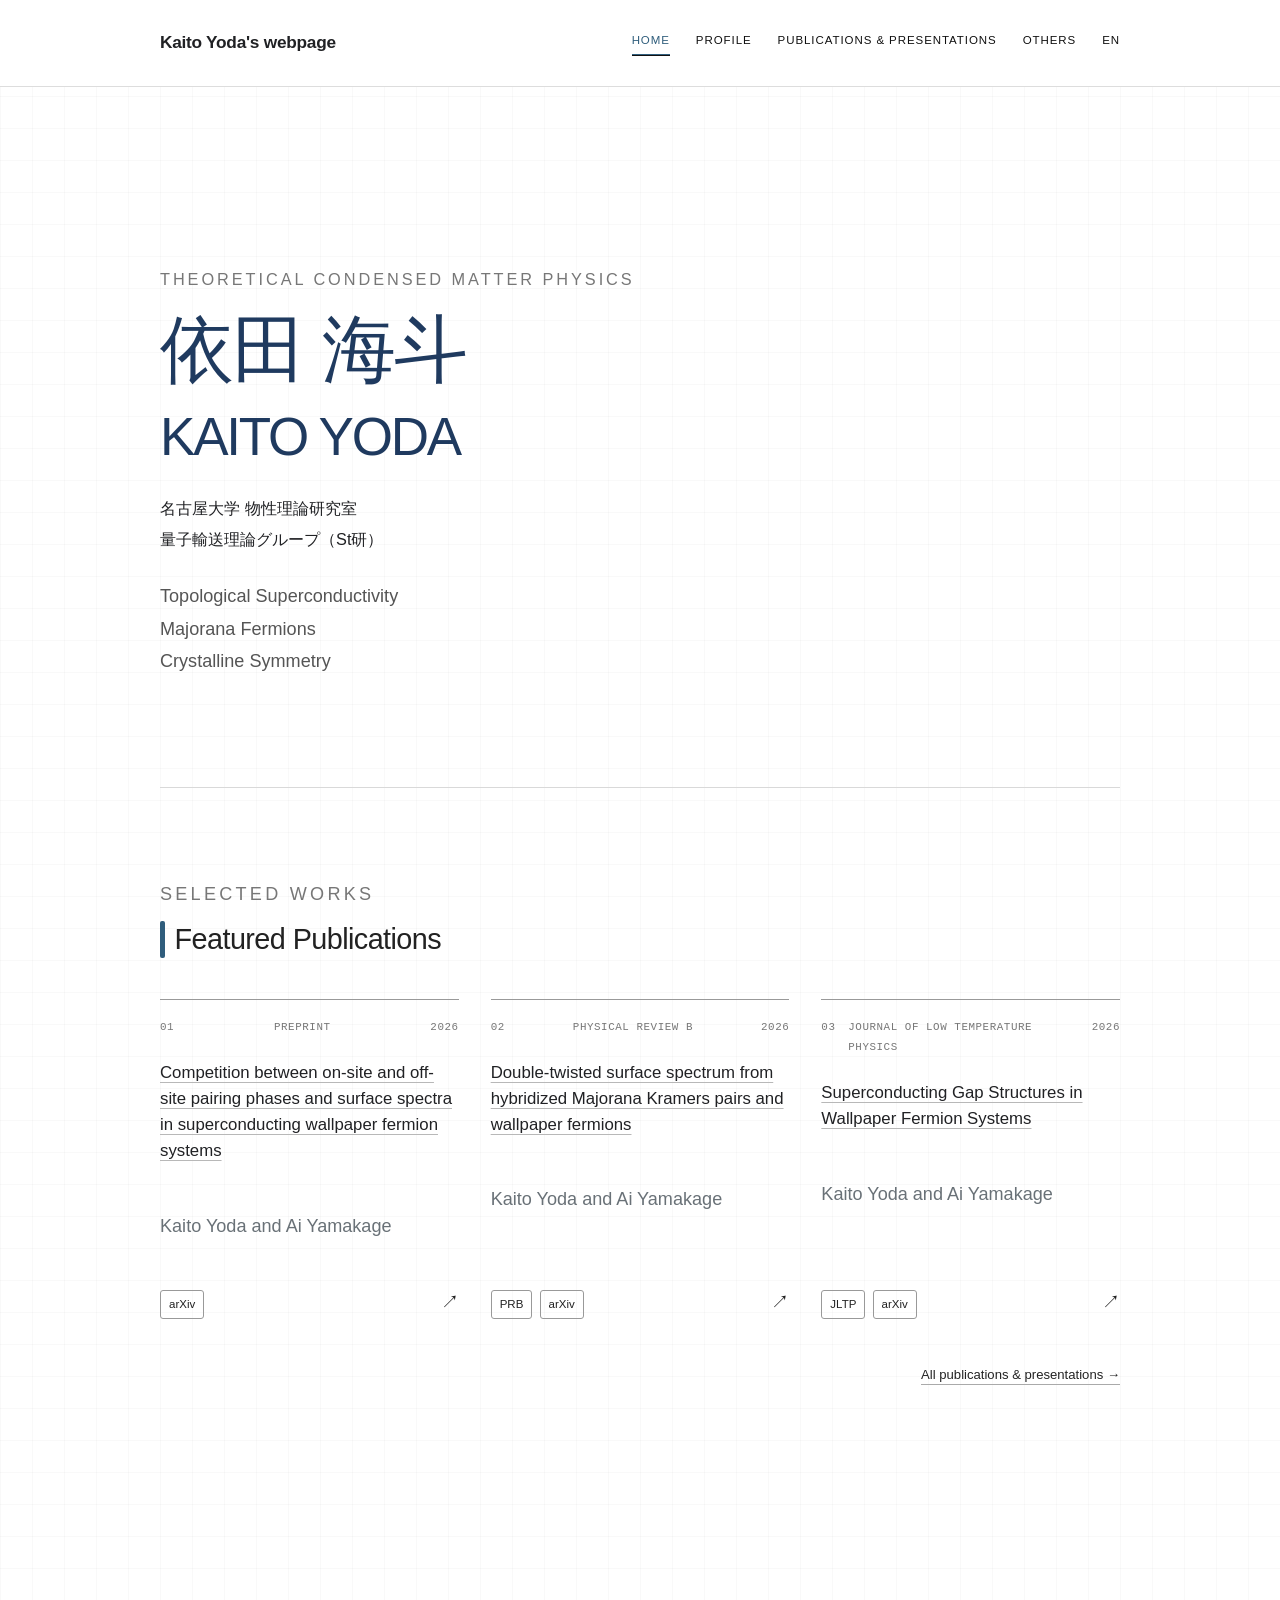
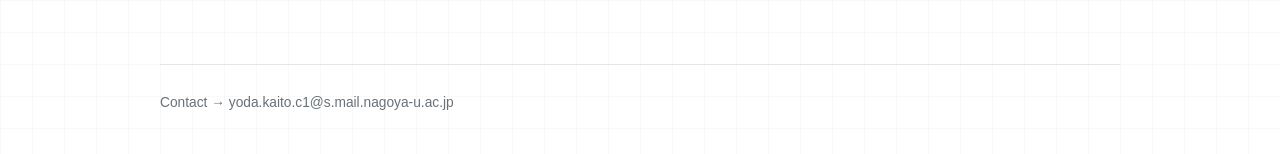
==== index.html @ 8d3122db "paper" ====
<!DOCTYPE html>
<html lang="ja">
<head>
  <meta charset="UTF-8">
  <meta name="viewport" content="width=device-width, initial-scale=1.0">
  <title>Home | Kaito Yoda's webpage</title>
  <link rel="stylesheet" href="./style.css">
</head>
<body>
<header>
  <div class="site-header">
    <div class="site-title"><a href="./index.html">Kaito Yoda's webpage</a></div>
    <nav>
      <a href="./index.html" class="active">HOME</a>
      <a href="./profile/">Profile</a>
      <a href="./publication-presentation/">Publications &amp; Presentations</a>
      <a href="./others/">Others</a>
      <a href="./en/profile/">En</a>
  </nav>
  </div>
</header>
<main class="home">

  <section class="hero">

    <div class="hero-text">

      <p class="eyebrow">THEORETICAL CONDENSED MATTER PHYSICS</p>

      <h1>
        依田 海斗<br>
        <span>Kaito Yoda</span>
      </h1>

      <p>
        名古屋大学 物性理論研究室<br>
        量子輸送理論グループ（St研）
      </p>

      <p class="research-keywords">
        Topological Superconductivity<br>
        Majorana Fermions<br>
        Crystalline Symmetry
      </p>

    </div>

    <div class="hero-art">
      <div class="orbit orbit-1"></div>
      <div class="orbit orbit-2"></div>
      <div class="dot"></div>
    </div>
</section>

    <section class="featured-section", id="featured-publications">

  <div class="featured-heading">
    <p class="eyebrow">SELECTED WORKS</p>
    <h2>Featured Publications</h2>
  </div>

  <div class="featured-grid">

    <!-- Paper 1 -->
    <article class="featured-paper">

      <div class="paper-meta">
        <span>01</span>
        <span>PREPRINT</span>
        <span>2026</span>
      </div>

      <h3>
        <a href="./publication-presentation/competition/">
        Competition between on-site and off-site pairing phases
        and surface spectra in superconducting wallpaper fermion systems
        </a>
      </h3>

      <p class="paper-authors">
        Kaito Yoda and Ai Yamakage
      </p>

      <div class="paper-footer">
        <div class="paper-links">
          <a href="https://arxiv.org/abs/2608.29691"
            target="_blank"
            rel="noopener noreferrer">
            arXiv
          </a>
        </div>

        <a class="paper-arrow"
          href="https://arxiv.org/abs/2608.29691"
          target="_blank"
          rel="noopener noreferrer">↗</a>
      </div>

    </article>


    <!-- Paper 2 -->
    <article class="featured-paper">

      <div class="paper-meta">
        <span>02</span>
        <span>PHYSICAL REVIEW B</span>
        <span>2026</span>
      </div>

      <h3>
        <a href="./publication-presentation/double-twisted/">
        Double-twisted surface spectrum from hybridized
        Majorana Kramers pairs and wallpaper fermions
        </a>
      </h3>

      <p class="paper-authors">
        Kaito Yoda and Ai Yamakage
      </p>

      <div class="paper-footer">
        <div class="paper-links">

          <a href="https://doi.org/10.1103/vnfd-ngb3"
            target="_blank"
            rel="noopener noreferrer">
            PRB
          </a>

          <a href="https://arxiv.org/abs/2603.11637"
            target="_blank"
            rel="noopener noreferrer">
            arXiv
          </a>

        </div>

        <a class="paper-arrow"
          href="https://doi.org/10.1103/vnfd-ngb3"
          target="_blank"
          rel="noopener noreferrer">↗</a>
      </div>

    </article>


    <!-- Paper 3 -->
    <article class="featured-paper">

      <div class="paper-meta">
        <span>03</span>
        <span>JOURNAL OF LOW TEMPERATURE PHYSICS</span>
        <span>2026</span>
      </div>

      <h3>
        <a href="./publication-presentation/SC_gap/">
        Superconducting Gap Structures in Wallpaper Fermion Systems
        </a>
      </h3>

      <p class="paper-authors">
        Kaito Yoda and Ai Yamakage
      </p>

      <div class="paper-footer">
        <div class="paper-links">

          <a href="https://doi.org/10.1007/s10909-025-03373-z"
            target="_blank"
            rel="noopener noreferrer">
            JLTP
          </a>

          <a href="https://arxiv.org/abs/2509.25823"
            target="_blank"
            rel="noopener noreferrer">
            arXiv
          </a>

        </div>

        <a class="paper-arrow"
          href="https://doi.org/10.1007/s10909-025-03373-z"
          target="_blank"
          rel="noopener noreferrer">↗</a>
      </div>

    </article>

  </div>

  <div class="all-publications">
    <a href="./publication-presentation/">
      All publications &amp; presentations →
    </a>
  </div>

  </section>

</main>
<footer>
  Contact → yoda.kaito.c1@s.mail.nagoya-u.ac.jp
</footer>
<script src="./script.js"></script>
</body>
</html>
---- style.css ----
/* ---------- Base ---------- */
:root {
  --text: #202124;
  --muted: #697177;
  --line: #e5e5e5;
  --line-dark: #b8b8b8;
  --background: #fafbfc;
  --accent: #315f7d;
  --accent-light: #eaf1f5;
}
* { box-sizing: border-box; }
html { scroll-behavior: smooth; }
body {
  min-height: 100vh;
  margin: 0;
  display: flex;
  flex-direction: column;
  font-family: -apple-system, BlinkMacSystemFont, "Helvetica Neue", Arial,
               "Noto Sans JP", sans-serif;
  font-size: 16px;
  line-height: 1.85;
  color: var(--text);
  background: #fbfbfa;
  -webkit-font-smoothing: antialiased;
}
a {
  color: inherit;
  text-decoration-line: underline;
  text-decoration-color: var(--line-dark);
  text-decoration-thickness: 1px;
  text-underline-offset: 0.22em;
  transition: text-decoration-color 0.15s ease, opacity 0.15s ease;
}
a:hover { text-decoration-color: var(--text); }
header {
  position: sticky;
  top: 0;
  z-index: 100;

  background: rgba(255, 255, 255, 0.92);
  backdrop-filter: blur(8px);

  border-bottom: 1px solid #ddd;
}
.site-header, main, footer {
  width: min(100% - 48px, 960px);
  margin-left: auto;
  margin-right: auto;
}
.site-header {
  min-height: 86px;
  display: flex;
  align-items: center;
  justify-content: space-between;
  gap: 36px;
}
.site-title {
  flex: 0 0 auto;
  font-size: 1.08rem;
  font-weight: 650;
  letter-spacing: -0.015em;
}
.site-title a, nav a { text-decoration: none; }
nav {
  display: flex;
  align-items: center;
  justify-content: flex-end;
  flex-wrap: wrap;
  gap: 8px 26px;
  font-size: 0.9rem;
}
nav a {
  position: relative;
  color: #222;
  text-decoration: none;
  padding-bottom: 4px;
  font-size: 0.72rem;
  letter-spacing: 0.08em;
  text-transform: uppercase;
}

nav a::after {
  content: "";
  position: absolute;
  left: 0;
  bottom: 0;

  width: 100%;
  height: 1px;
  background: #222;

  transform: scaleX(0);
  transform-origin: left;
  transition: transform 0.25s ease;
}

nav a:hover::after,
nav a.active::after {
  transform: scaleX(1);
}
main {
  flex: 1;
  padding-top: 64px;
  padding-bottom: 96px;
}
h1, h2 {
  line-height: 1.35;
  color: #222;
}
h1 {
  margin: 0 0 2.5rem;
  font-size: clamp(2rem, 4vw, 2.55rem);
  font-weight: 620;
  letter-spacing: -0.035em;
}
h2 {
  margin: 3.4rem 0 1.15rem;
  padding-top: 1.55rem;
  border-top: 1px solid var(--line);
  font-size: 1.22rem;
  font-weight: 620;
  letter-spacing: -0.01em;
  display: flex;
  align-items: center;
  gap: 0.6rem;
}
h2::before {
  content: "";
  width: 5px;
  height: 1.3em;
  background-color: #2f5d7c;
  border-radius: 2px;
}
main > h1 + h2 {
  margin-top: 0;
  padding-top: 0;
  border-top: 0;
}
p { margin: 0 0 1rem; }
ul, ol {
  margin: 1rem 0 1.5rem;
  padding-left: 1.55rem;
}
li {
  margin-bottom: 0.72rem;
  padding-left: 0.18rem;
}
li::marker { color: var(--muted); }
hr {
  margin: 3rem 0;
  border: 0;
  border-top: 1px solid var(--line);
}
.small, .lang { color: var(--muted); }
.photo-note {
  margin-top: 3rem;
  padding-top: 1.5rem;
  border-top: 1px solid var(--line);
}
main.home {
  padding-top: clamp(82px, 12vw, 132px);
  padding-bottom: clamp(120px, 16vw, 180px);
}
.home h1 {
  margin-bottom: 1.35rem;
  font-size: 0.78rem;
  font-weight: 600;
  letter-spacing: 0.17em;
  text-transform: uppercase;
  color: var(--muted);
}
.home h2 {
  max-width: 820px;
  margin: 0 0 2rem;
  padding: 0;
  border: 0;
  font-size: clamp(2.35rem, 6vw, 4rem);
  font-weight: 620;
  letter-spacing: -0.055em;
}
.home p {
  max-width: 760px;
  font-size: 1.02rem;
}
.home p:last-of-type {
  margin-top: 1.65rem;
  font-size: 1.13rem;
}
footer {
  padding-top: 25px;
  padding-bottom: 38px;
  border-top: 1px solid var(--line);
  color: var(--muted);
  font-size: 0.86rem;
}
@media (max-width: 760px) {
  .site-header, main, footer { width: min(100% - 36px, 960px); }
  .site-header {
    min-height: 0;
    padding: 22px 0 18px;
    display: block;
  }
  .site-title { margin-bottom: 12px; }
  nav {
    justify-content: flex-start;
    gap: 4px 20px;
    font-size: 0.88rem;
  }
  main {
    padding-top: 46px;
    padding-bottom: 72px;
  }
  h1 { margin-bottom: 2rem; }
  h2 { margin-top: 2.8rem; }
  main.home {
    padding-top: 70px;
    padding-bottom: 110px;
  }
}

nav a {
  color: #111;
  text-decoration: none;
  padding-bottom: 4px;
}

nav a.active {
  border-bottom: 1px solid #111;
}

nav a:hover {
  border-bottom: 1px solid #aaa;
}

.profile-links {
  display: flex;
  flex-wrap: wrap;
  gap: 0.7rem;
  margin: 1.2rem 0;
}

.profile-links a {
  display: inline-flex;
  align-items: center;
  gap: 0.45rem;

  padding: 0.4rem 0.8rem;

  border: 1px solid #bbb;
  border-radius: 6px;

  color: #111;
  text-decoration: none;

  font-size: 0.9rem;

  transition:
    transform 0.2s ease,
    border-color 0.2s ease,
    box-shadow 0.2s ease;
}

.profile-links a:hover {
  transform: translateY(-2px);
  border-color: #222;
  box-shadow: 0 3px 10px rgba(0, 0, 0, 0.07);
  background-color: #f7f7f7;
}

.profile-links i {
  font-size: 1rem;
}

nav a.active {
  color: var(--accent);
}

nav a.active::after {
  background: var(--accent);
}

a:hover {
  color: var(--accent);
}

main {
  animation: fadeUp 0.5s ease-out;
}

@keyframes fadeUp {
  from {
    opacity: 0;
    transform: translateY(8px);
  }

  to {
    opacity: 1;
    transform: translateY(0);
  }
}

@media (prefers-reduced-motion: reduce) {
  main {
    animation: none;
  }
}

.profile-links a,
.paper-link {
  transition:
    transform 0.2s ease,
    box-shadow 0.2s ease;
}

.profile-links a:hover,
.paper-link:hover {
  transform: translateY(-2px);
  box-shadow: 0 4px 12px rgba(0, 0, 0, 0.07);
}

body {
  background-color: #fff;

  background-image:
    linear-gradient(rgba(0, 0, 0, 0.025) 1px, transparent 1px),
    linear-gradient(90deg, rgba(0, 0, 0, 0.025) 1px, transparent 1px);

  background-size: 32px 32px;
}

.hero {
  min-height: 520px;

  display: grid;
  grid-template-columns: 1.3fr 1fr;
  align-items: center;

  gap: 4rem;
}

.hero h1 {
  font-size: clamp(2.8rem, 6vw, 4.6rem);
  font-weight: 500;
  line-height: 1.08;
  letter-spacing: -0.03em;
  margin: 0.6rem 0 1.5rem;
  color: #1f3a5f;
}

.hero h1 span {
  font-size: 0.72em;
  font-weight: 400;
  color: #1f3a5f;
}

.eyebrow {
  font-size: 0.72rem;
  letter-spacing: 0.18em;
  color: #777;
}

.research-keywords {
  margin-top: 2rem;
  font-size: 0.9rem;
  line-height: 1.8;
  color: #555;
}

/* =========================
   Featured Publications
   ========================= */

.featured-section {
  margin-top: 3rem;
  padding-top: 4rem;
  padding-bottom: 6rem;
  border-top: 1px solid #d9d9d9;
}

.featured-heading {
  margin-bottom: 2.5rem;
}

.featured-heading .eyebrow {
  margin-bottom: 0.5rem;
}

.featured-heading h2 {
  margin: 0;
  font-size: 1.8rem;
  font-weight: 500;
  letter-spacing: -0.02em;
}


/* 3 columns */

.featured-grid {
  display: grid;
  grid-template-columns: repeat(3, 1fr);
  gap: 2rem;
}


/* individual paper */

.featured-paper {
  position: relative;

  display: flex;
  flex-direction: column;

  min-height: 320px;

  padding-top: 1.1rem;

  border-top: 1px solid #999;

  transition:
    transform 0.25s ease,
    border-color 0.25s ease;
}

.featured-paper:hover {
  transform: translateY(-4px);
  border-color: #111;
}


/* small metadata line */

.paper-meta {
  display: flex;
  justify-content: space-between;
  gap: 0.8rem;

  margin-bottom: 1.4rem;

  font-family: monospace;
  font-size: 0.68rem;
  letter-spacing: 0.05em;

  color: #777;
}


/* paper title */

.featured-paper h3 {
  margin: 0 0 1.2rem;

  font-size: 1.05rem;
  font-weight: 500;
  line-height: 1.55;
}


/* authors */

.paper-authors {
  margin: 0;

  font-size: 0.85rem;
  color: #666;
}


/* bottom area */

.paper-footer {
  display: flex;
  justify-content: space-between;
  align-items: flex-end;

  margin-top: auto;
  padding-top: 2rem;
}


/* arXiv / PRB badges */

.paper-links {
  display: flex;
  gap: 0.45rem;
}

.paper-links a {
  padding: 0.18rem 0.5rem;

  border: 1px solid #999;
  border-radius: 3px;

  color: #222;
  text-decoration: none;

  font-size: 0.72rem;

  transition:
    background-color 0.2s ease,
    border-color 0.2s ease;
}

.paper-links a:hover {
  background: #111;
  border-color: #111;
  color: #fff;
}


/* arrow */

.paper-arrow {
  display: inline-block;

  color: #222;
  text-decoration: none;

  font-size: 1.1rem;

  transition: transform 0.2s ease;
}

.featured-paper:hover .paper-arrow {
  transform: translate(3px, -3px);
}


/* all publications */

.all-publications {
  margin-top: 2.5rem;
  text-align: right;
}

.all-publications a {
  color: #222;
  text-decoration: none;

  font-size: 0.82rem;

  border-bottom: 1px solid #aaa;
  padding-bottom: 2px;
}

.all-publications a:hover {
  border-color: #111;
}


/* smartphone */

@media (max-width: 800px) {

  .featured-grid {
    grid-template-columns: 1fr;
    gap: 2.5rem;
  }

  .featured-paper {
    min-height: auto;
  }

  .paper-footer {
    margin-top: 2rem;
  }

}

/* ==================================
   Paper Detail Page
   ================================== */


main.paper-page {
  width: min(100% - 48px, 960px);

  margin-left: auto;
  margin-right: auto;

  padding-top: 64px;
  padding-bottom: 96px;
}


/* -------------------------
   Back link
   ------------------------- */

.back-link {
  display: inline-block;

  margin-bottom: 3rem;

  color: var(--muted);
  text-decoration: none;

  font-size: 0.75rem;
  letter-spacing: 0.05em;

  transition:
    color 0.2s ease,
    transform 0.2s ease;
}

.back-link:hover {
  color: var(--accent);
  transform: translateX(-3px);
}


/* -------------------------
   Paper hero
   ------------------------- */

.paper-hero {
  padding: 3rem;

  background: rgba(255, 255, 255, 0.88);

  border: 1px solid var(--line);
  border-radius: 8px;

  box-shadow:
    0 12px 36px rgba(0, 0, 0, 0.035);

  margin-bottom: 4rem;
}


.paper-hero-meta {
  display: flex;
  justify-content: space-between;
  align-items: flex-start;

  margin-bottom: 2rem;

  font-family: monospace;
  font-size: 0.7rem;
  letter-spacing: 0.08em;
}


.paper-hero-meta > div {
  display: flex;
  flex-direction: column;
  gap: 0.2rem;
}


.paper-category {
  color: var(--accent);
  font-weight: 600;
}


.paper-journal,
.paper-year {
  color: var(--muted);
}


/* title */

.paper-hero h1 {
  max-width: 820px;

  margin: 0;

  font-size: clamp(2rem, 4.5vw, 3.5rem);
  font-weight: 500;

  line-height: 1.17;
  letter-spacing: -0.035em;

  color: #1f3a5f;
}


/* authors */

.paper-authors {
  margin-top: 2rem;
  margin-bottom: 0;

  font-size: 0.95rem;
  color: var(--muted);
}


.paper-authors span {
  padding: 0 0.35rem;
  color: var(--line-dark);
}


/* buttons */

.paper-buttons {
  display: flex;
  flex-wrap: wrap;
  gap: 0.6rem;

  margin-top: 2rem;
}


.paper-buttons a {
  display: inline-flex;
  align-items: center;
  gap: 0.45rem;

  padding: 0.35rem 0.7rem;

  border: 1px solid var(--line-dark);
  border-radius: 4px;

  color: var(--text);
  text-decoration: none;

  font-size: 0.76rem;

  transition:
    color 0.2s ease,
    background-color 0.2s ease,
    border-color 0.2s ease,
    transform 0.2s ease;
}


.paper-buttons a:hover {
  color: #fff;

  background: var(--accent);
  border-color: var(--accent);

  transform: translateY(-2px);
}


.paper-buttons a span {
  transition: transform 0.2s ease;
}


.paper-buttons a:hover span {
  transform: translate(2px, -2px);
}


/* -------------------------
   Sections
   ------------------------- */

.paper-section {
  display: grid;

  grid-template-columns: 165px 1fr;
  gap: 3rem;

  padding: 3.2rem 0;

  border-top: 1px solid var(--line);
}


/* heading */

.paper-section-heading {
  display: flex;
  align-items: baseline;

  gap: 0.7rem;
}


.section-number {
  font-family: monospace;

  font-size: 0.65rem;
  color: var(--accent);
}


/*
  共通の h2 の縦線や上線を
  paper page 内だけ解除
*/

.paper-section-heading h2 {
  display: block;

  margin: 0;
  padding: 0;

  border: 0;

  font-size: 1rem;
  font-weight: 600;

  letter-spacing: 0.02em;
}


.paper-section-heading h2::before {
  display: none;
}


/* -------------------------
   Abstract
   ------------------------- */

.paper-abstract p {
  margin: 0;

  font-size: 1rem;
  line-height: 2;
}


/* -------------------------
   Publication information
   ------------------------- */

.publication-info {
  margin: 0;
}


.publication-info > div {
  display: grid;

  grid-template-columns: 120px 1fr;

  padding: 0.65rem 0;

  border-bottom: 1px solid var(--line);
}


.publication-info > div:first-child {
  padding-top: 0;
}


.publication-info dt {
  font-size: 0.76rem;
  color: var(--muted);
}


.publication-info dd {
  margin: 0;

  font-size: 0.88rem;
}


/* -------------------------
   Keywords
   ------------------------- */

.paper-tags {
  display: flex;
  flex-wrap: wrap;

  gap: 0.55rem;
}


.paper-tags span {
  padding: 0.28rem 0.65rem;

  border: 1px solid var(--line-dark);
  border-radius: 999px;

  background: rgba(255, 255, 255, 0.55);

  font-size: 0.72rem;
}


/* -------------------------
   Bottom navigation
   ------------------------- */

.paper-bottom-nav {
  display: flex;
  justify-content: space-between;

  gap: 2rem;

  margin-top: 3rem;
  padding-top: 2rem;

  border-top: 1px solid var(--line);
}


.paper-bottom-nav a {
  color: var(--muted);

  text-decoration: none;

  font-size: 0.78rem;

  transition:
    color 0.2s ease,
    transform 0.2s ease;
}


.paper-bottom-nav a:hover {
  color: var(--accent);
}


.paper-bottom-nav a:first-child:hover {
  transform: translateX(-3px);
}


.paper-bottom-nav a:last-child:hover {
  transform: translateX(3px);
}


/* -------------------------
   Mobile
   ------------------------- */

@media (max-width: 760px) {

  main.paper-page {
    width: min(100% - 36px, 960px);

    padding-top: 46px;
    padding-bottom: 72px;
  }


  .paper-hero {
    padding: 2rem 1.5rem;
    margin-bottom: 3rem;
  }


  .paper-hero h1 {
    font-size: clamp(1.8rem, 8vw, 2.5rem);
  }


  .paper-section {
    grid-template-columns: 1fr;

    gap: 1.4rem;

    padding: 2.5rem 0;
  }


  .publication-info > div {
    grid-template-columns: 90px 1fr;
  }


  .paper-bottom-nav {
    flex-direction: column;
  }

}
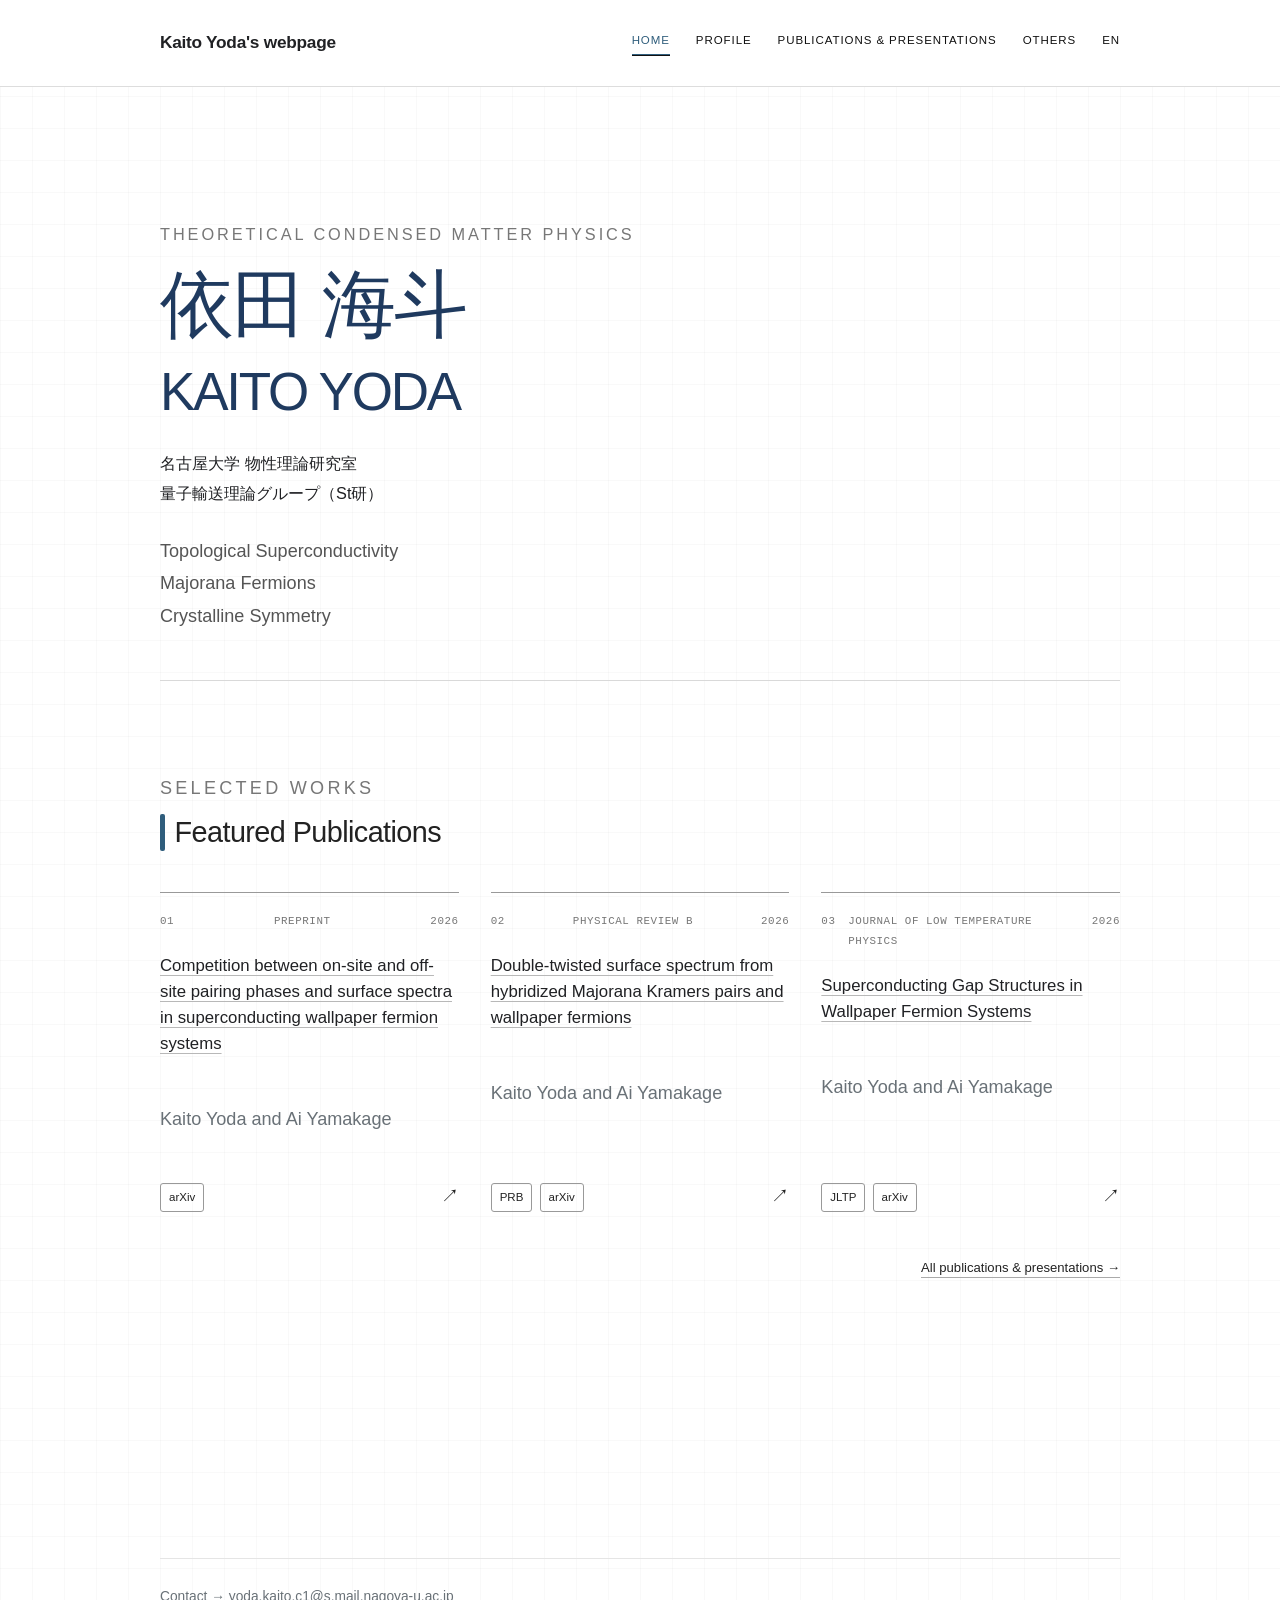
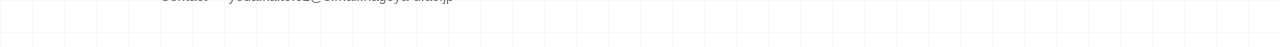
==== commit e03f9ac5: "Update index.html" ====
--- a/index.html
+++ b/index.html
@@ -44,12 +44,6 @@
       </p>
 
     </div>
-
-    <div class="hero-art">
-      <div class="orbit orbit-1"></div>
-      <div class="orbit orbit-2"></div>
-      <div class="dot"></div>
-    </div>
 </section>
 
     <section class="featured-section", id="featured-publications">
--- a/style.css
+++ b/style.css
@@ -329,13 +329,7 @@
 }
 
 .hero {
-  min-height: 520px;
-
-  display: grid;
-  grid-template-columns: 1.3fr 1fr;
-  align-items: center;
-
-  gap: 4rem;
+  display: block;
 }
 
 .hero h1 {
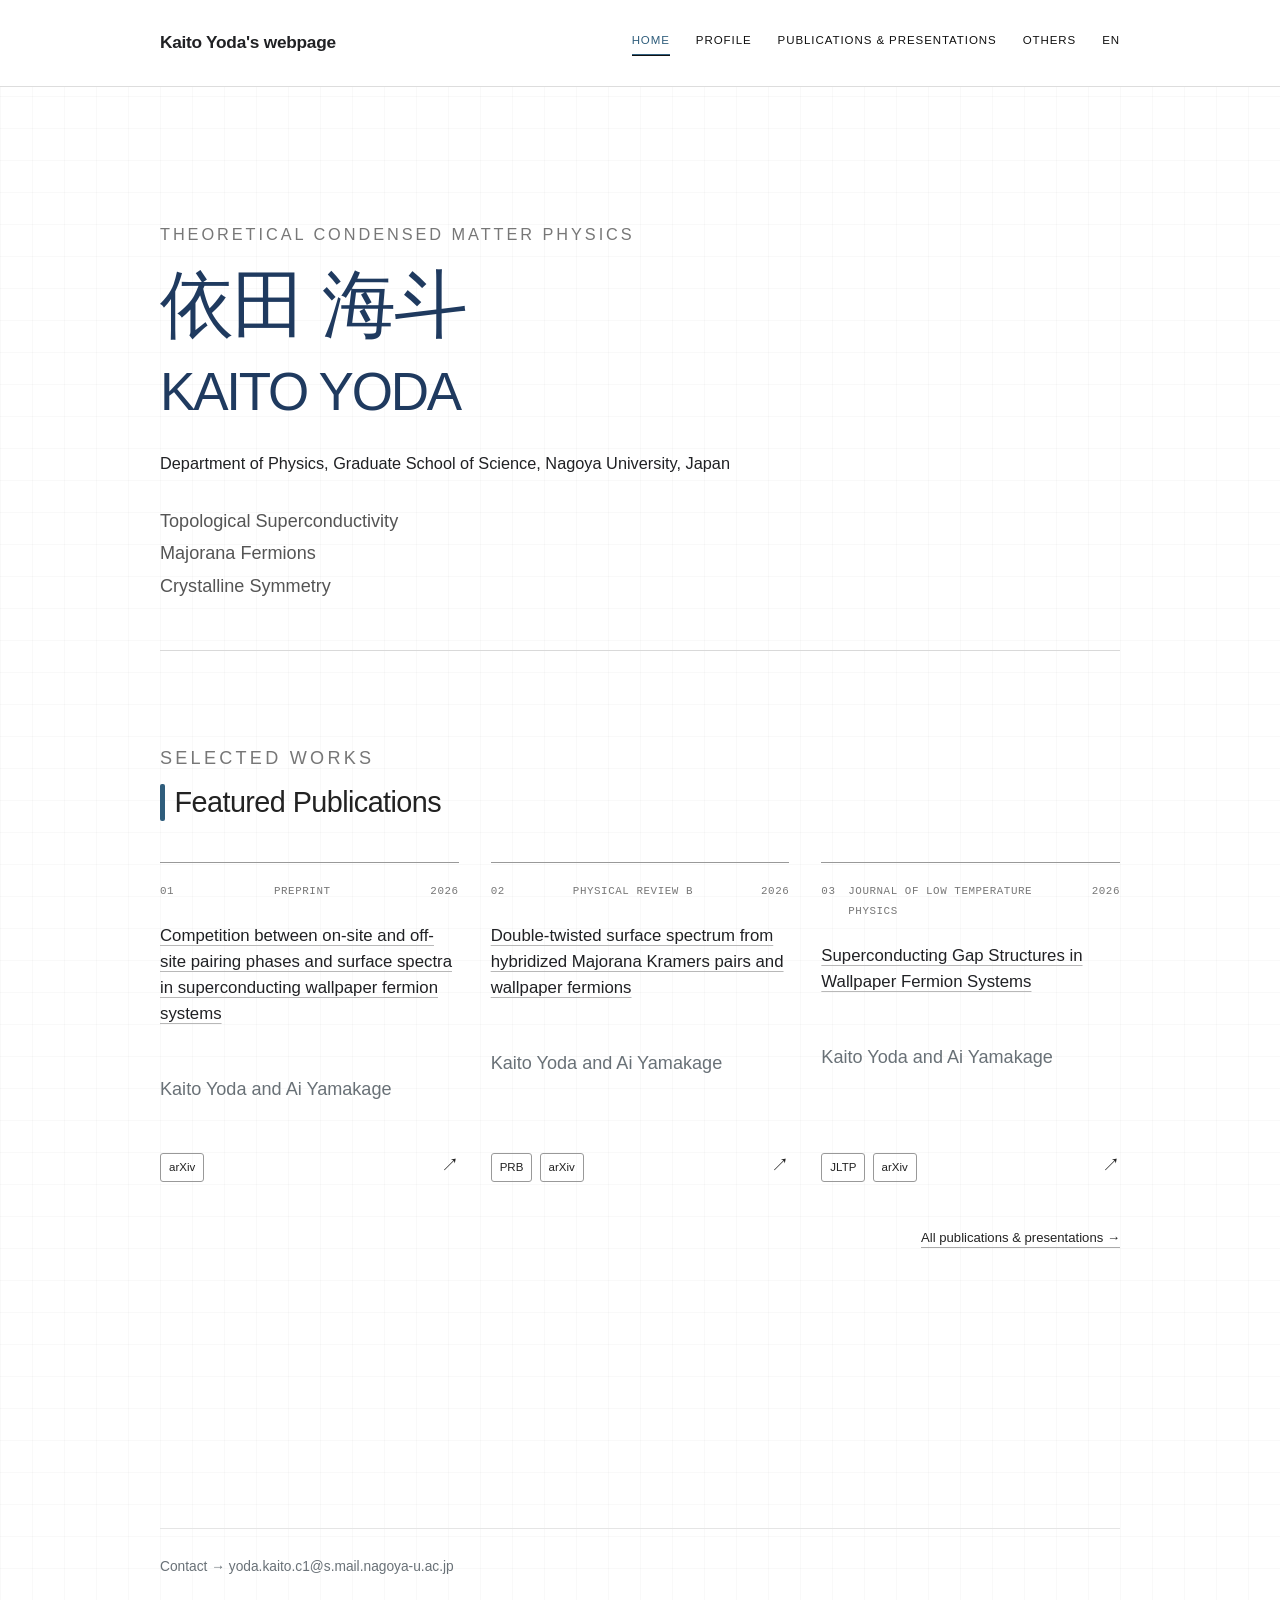
==== commit 34c80e52: "Update index.html" ====
--- a/index.html
+++ b/index.html
@@ -33,8 +33,7 @@
       </h1>
 
       <p>
-        名古屋大学 物性理論研究室<br>
-        量子輸送理論グループ（St研）
+        Department of Physics, Graduate School of Science, Nagoya University, Japan
       </p>
 
       <p class="research-keywords">
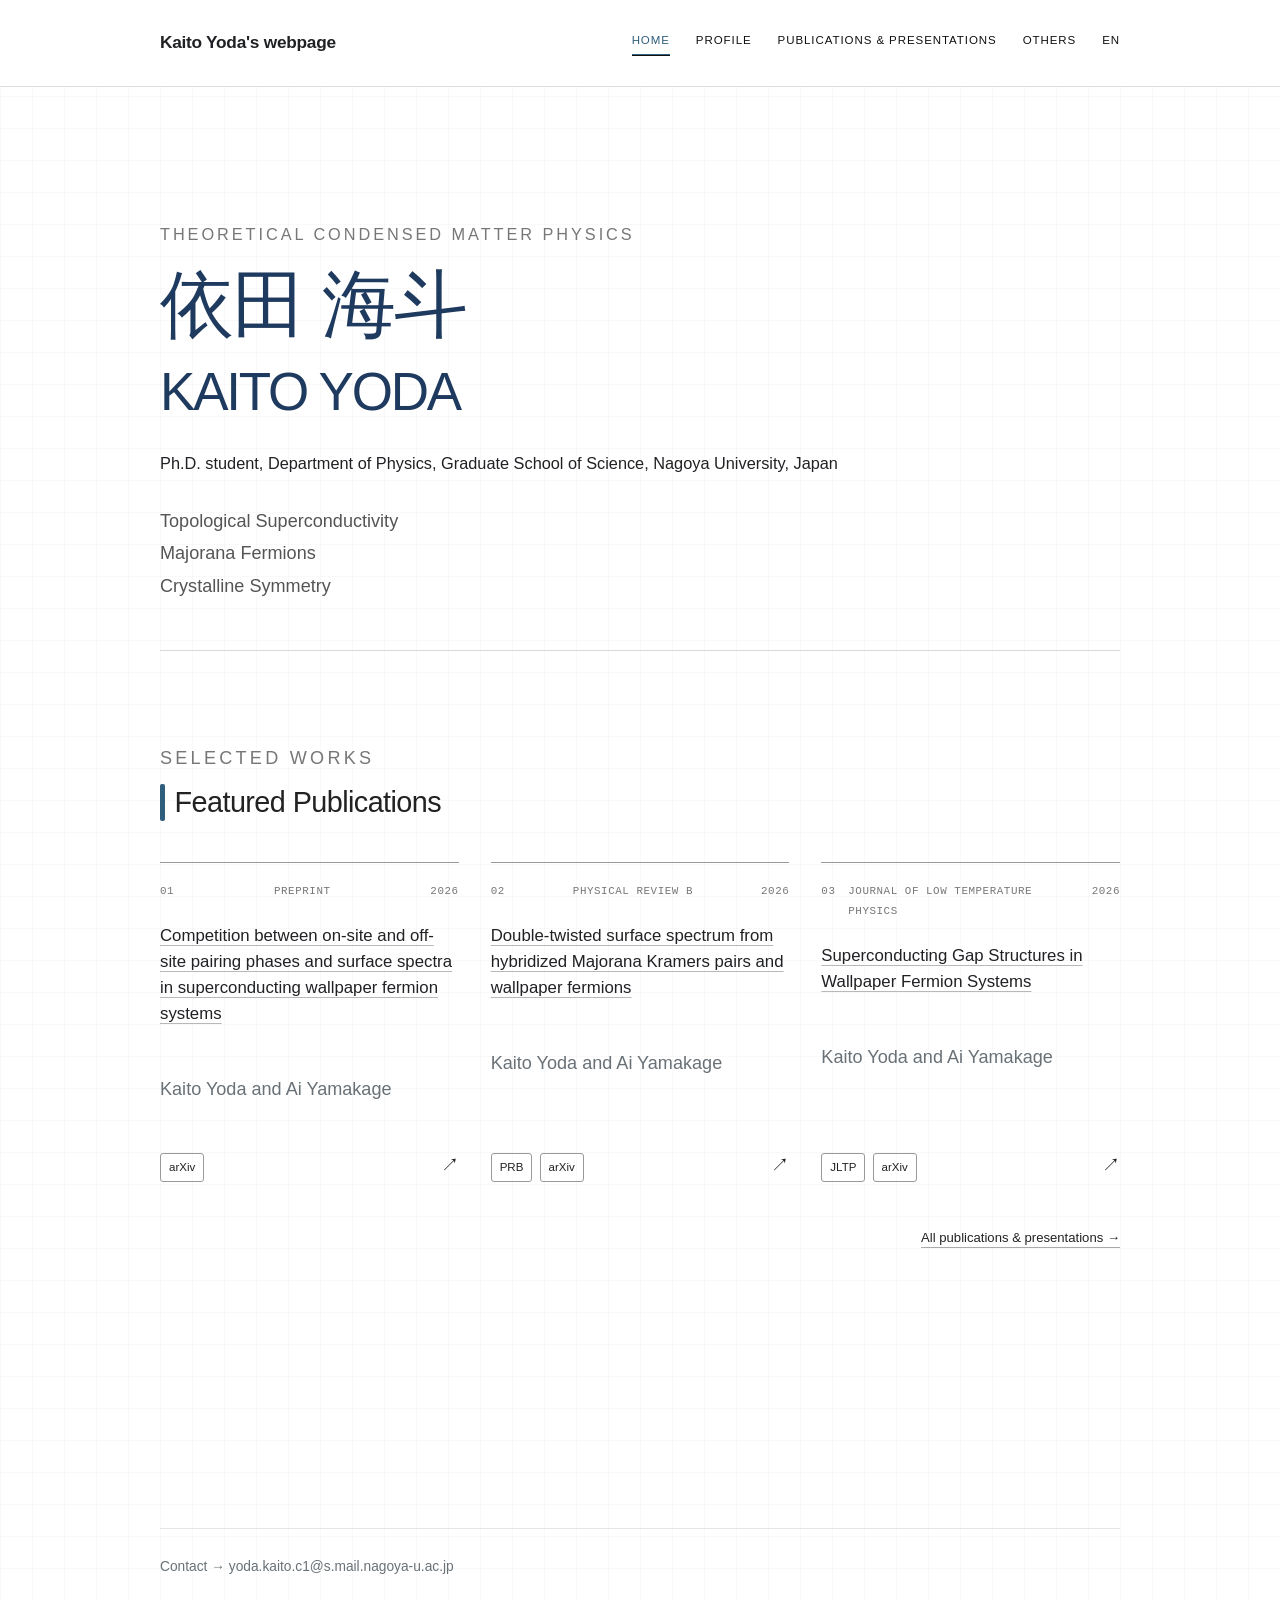
==== commit 6433b349: "Update index.html" ====
--- a/index.html
+++ b/index.html
@@ -33,7 +33,7 @@
       </h1>
 
       <p>
-        Department of Physics, Graduate School of Science, Nagoya University, Japan
+        Ph.D. student, Department of Physics, Graduate School of Science, Nagoya University, Japan
       </p>
 
       <p class="research-keywords">
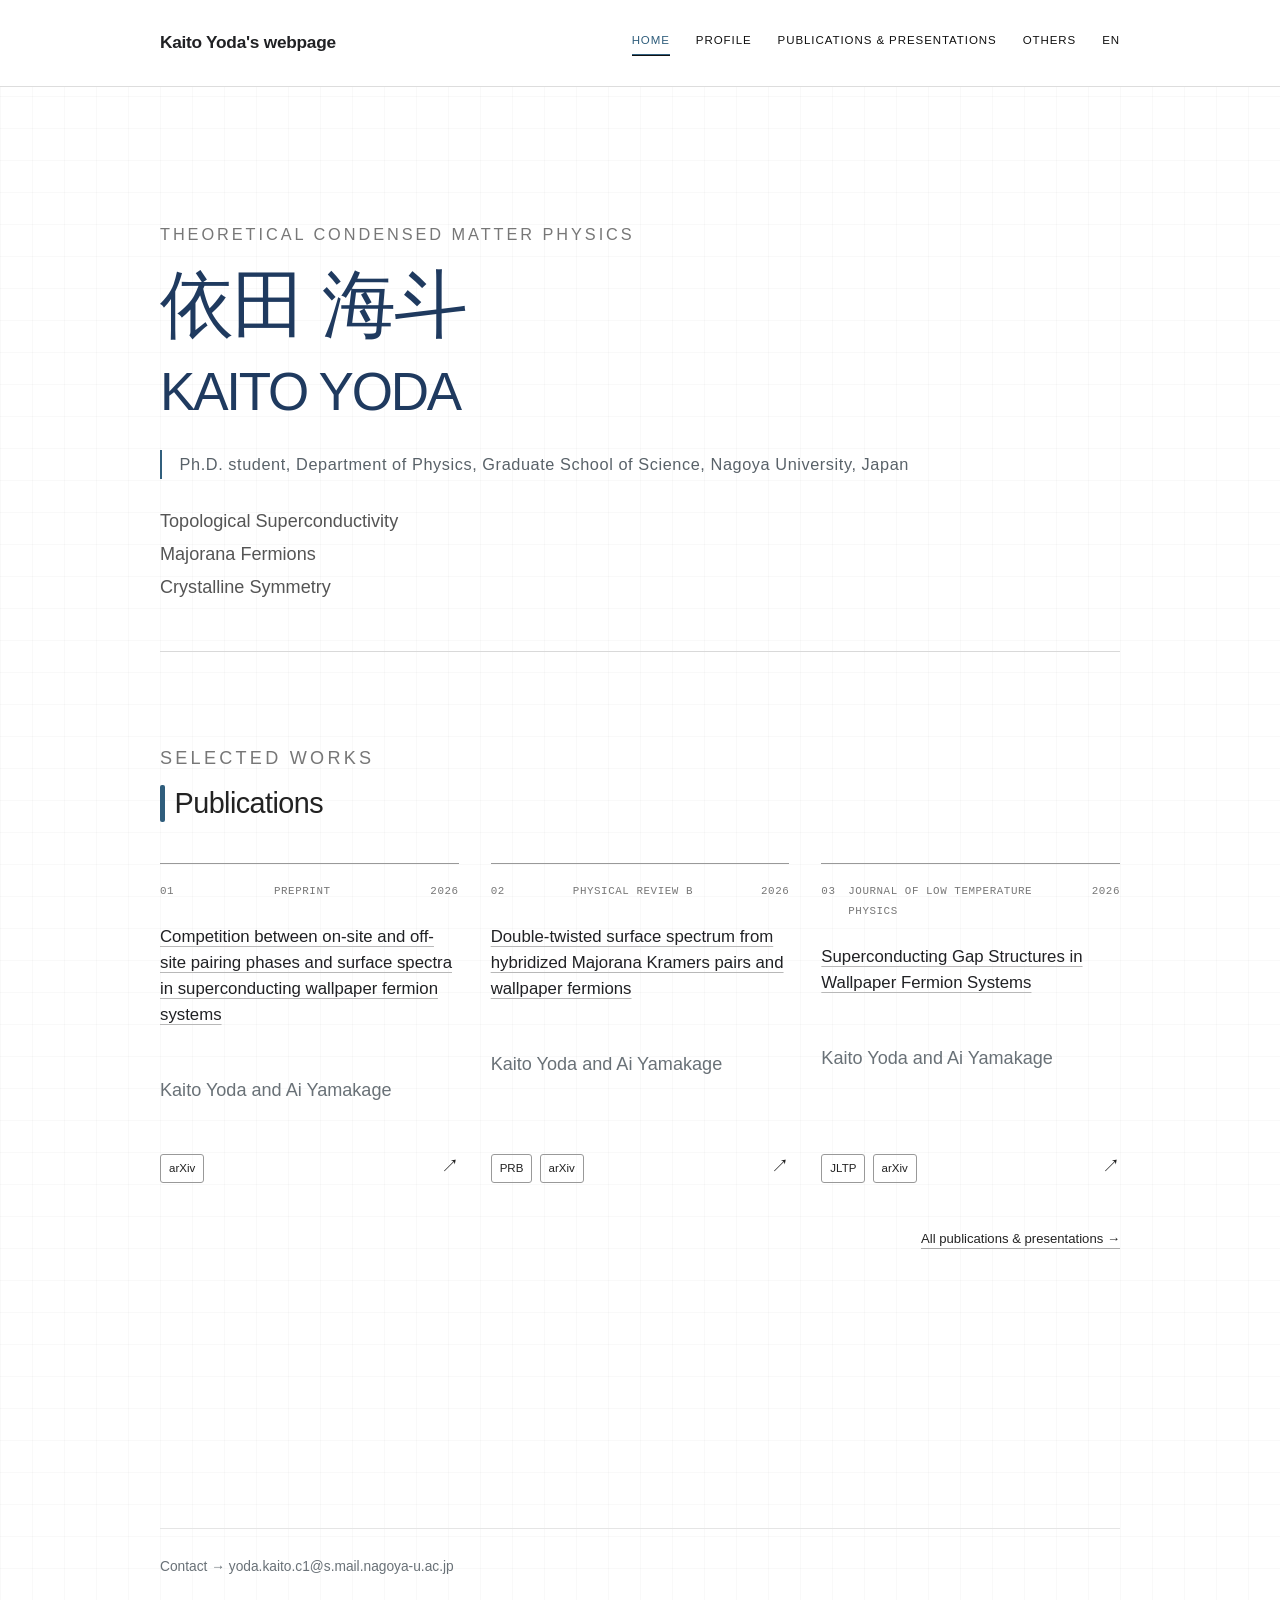
==== commit e5a5cd19: "top page" ====
--- a/index.html
+++ b/index.html
@@ -32,7 +32,7 @@
         <span>Kaito Yoda</span>
       </h1>
 
-      <p>
+      <p class="hero-affiliation">
         Ph.D. student, Department of Physics, Graduate School of Science, Nagoya University, Japan
       </p>
 
@@ -49,7 +49,7 @@
 
   <div class="featured-heading">
     <p class="eyebrow">SELECTED WORKS</p>
-    <h2>Featured Publications</h2>
+    <h2>Publications</h2>
   </div>
 
   <div class="featured-grid">
--- a/style.css
+++ b/style.css
@@ -962,4 +962,255 @@
     flex-direction: column;
   }
 
+}
+
+/* ==================================
+   Career Timeline
+   ================================== */
+
+.career-timeline {
+  margin: 1.8rem 0 2.5rem;
+}
+
+
+/* 1 item */
+
+.timeline-item {
+  display: grid;
+  grid-template-columns: 295px 1fr;
+  column-gap: 1.5rem;
+}
+
+
+/* date */
+
+.timeline-date {
+  padding-top: 0.05rem;
+
+  text-align: left;
+  white-space: nowrap;
+
+  font-size: 0.90rem;
+  line-height: 1.6;
+  color: var(--muted);
+
+  font-variant-numeric: tabular-nums;
+}
+
+
+/* content + vertical line */
+
+.timeline-content {
+  position: relative;
+
+  padding:
+    0
+    0
+    2.2rem
+    1.7rem;
+
+  border-left: 1px solid var(--line-dark);
+
+  line-height: 1.8;
+}
+
+
+/* dot */
+
+.timeline-content::before {
+  content: "";
+
+  position: absolute;
+
+  left: -5px;
+  top: 0.42rem;
+
+  width: 9px;
+  height: 9px;
+
+  border-radius: 50%;
+
+  background: var(--accent);
+
+  box-shadow:
+    0 0 0 4px #fff;
+
+  transition:
+    transform 0.2s ease,
+    background-color 0.2s ease;
+}
+
+
+/* little interaction */
+
+.timeline-item:hover .timeline-content::before {
+  transform: scale(1.3);
+}
+
+.timeline-item:hover .timeline-date {
+  color: var(--accent);
+}
+
+
+/* last item */
+
+.timeline-item:last-child .timeline-content {
+  padding-bottom: 0;
+}
+
+
+/* gap between education and other career items */
+
+.timeline-item.timeline-gap {
+  margin-top: 1.5rem;
+}
+
+
+/* ==================================
+   Mobile
+   ================================== */
+
+@media (max-width: 760px) {
+
+  .timeline-item {
+    grid-template-columns: 1fr;
+  }
+
+
+  .timeline-date {
+    margin-left: 1.6rem;
+    margin-bottom: 0.35rem;
+
+    text-align: left;
+
+    font-size: 0.75rem;
+  }
+
+
+  .timeline-content {
+    margin-left: 0.2rem;
+
+    padding-left: 1.4rem;
+    padding-bottom: 2rem;
+  }
+
+}
+
+.profile-records {
+  margin: 1.8rem 0 2.5rem;
+}
+
+.profile-record {
+  display: grid;
+  grid-template-columns: 295px 1fr;
+  column-gap: 1.5rem;
+
+  padding: 1.15rem 0;
+
+  border-bottom: 1px solid var(--line);
+  transition:
+    background-color 0.2s ease,
+    padding-left 0.2s ease;
+}
+
+.profile-record:first-child {
+  border-top: 1px solid var(--line);
+}
+
+.record-date {
+  white-space: nowrap;
+
+  font-size: 0.90rem;
+  color: var(--muted);
+
+  font-variant-numeric: tabular-nums;
+}
+
+.record-content {
+  line-height: 1.8;
+}
+
+.profile-record:hover {
+  background-color: rgba(49, 95, 125, 0.025);
+}
+
+.profile-record:hover .record-date {
+  color: var(--accent);
+}
+
+.research-topics {
+  display: grid;
+  grid-template-columns: repeat(2, 1fr);
+  gap: 0;
+  margin-top: 1.8rem;
+
+  border-top: 1px solid var(--line);
+}
+
+.research-topic {
+  display: grid;
+  grid-template-columns: 36px 1fr;
+  gap: 1rem;
+
+  padding: 1.4rem 0;
+
+  border-bottom: 1px solid var(--line);
+}
+
+.research-topic:nth-child(odd) {
+  padding-right: 1.5rem;
+}
+
+.research-topic:nth-child(even) {
+  padding-left: 1.5rem;
+}
+
+.research-topic > span {
+  font-family: monospace;
+  font-size: 0.7rem;
+  color: var(--accent);
+}
+
+.research-topic small {
+  color: var(--muted);
+  font-size: 0.78rem;
+}
+
+@media (max-width: 760px) {
+
+  .profile-record {
+    grid-template-columns: 1fr;
+    gap: 0.35rem;
+  }
+
+  .record-date {
+    white-space: normal;
+  }
+
+  .research-topics {
+    grid-template-columns: 1fr;
+  }
+
+  .research-topic:nth-child(odd),
+  .research-topic:nth-child(even) {
+    padding-left: 0;
+    padding-right: 0;
+  }
+
+}
+
+.hero-affiliation {
+  max-width: 700px;
+
+  margin-top: 1.6rem;
+  padding-left: 1.1rem;
+
+  border-left: 2px solid var(--accent);
+
+  font-size: 0.92rem;
+  font-weight: 450;
+  line-height: 1.8;
+  letter-spacing: 0.035em;
+
+  color: #596269;
 }
